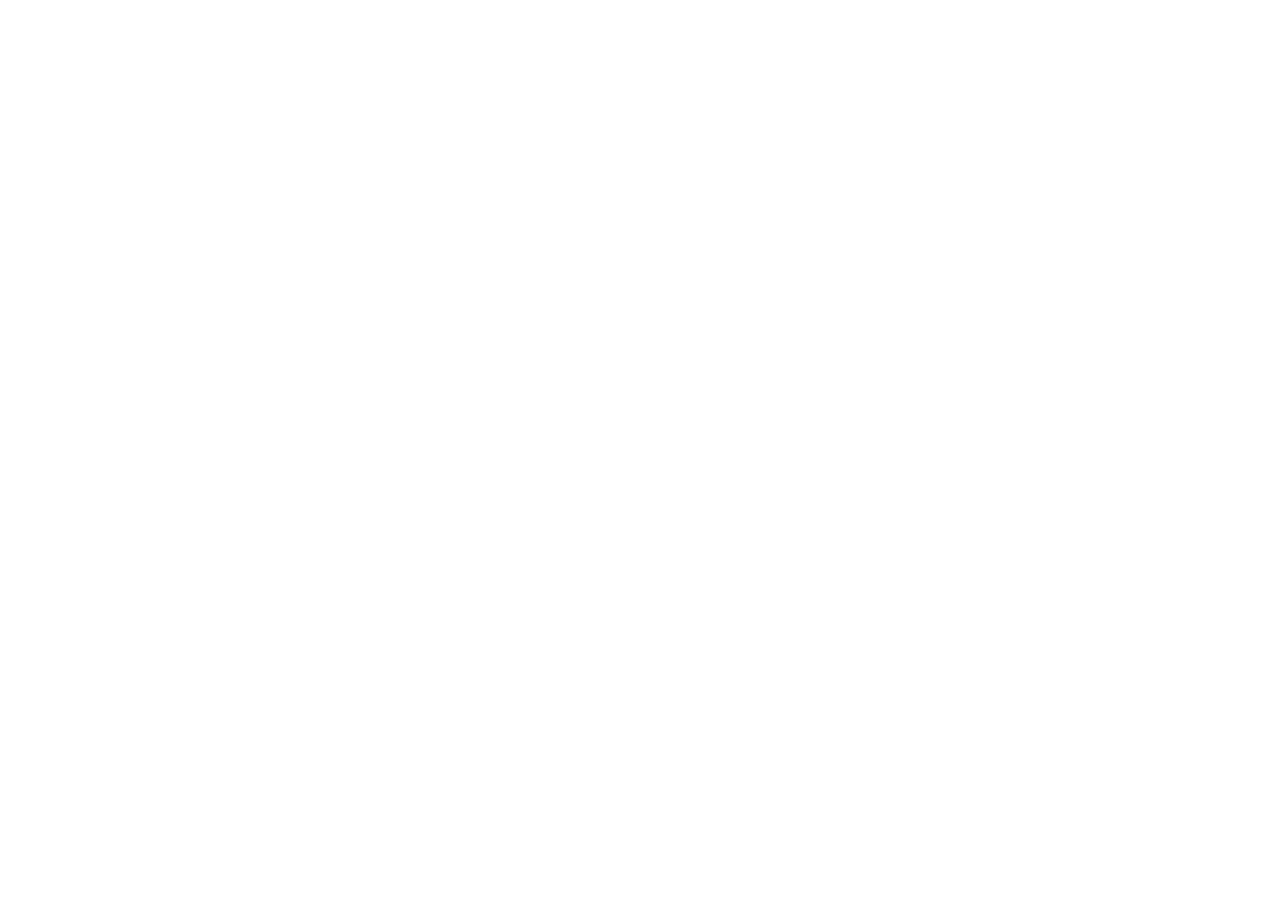
==== simulation/index.html @ 417f8220 "https://virtual-labs.github.io/exp-differential-protection-three-dei click on the link to test your " ====
<!DOCTYPE html>
<html>
<head>
	<!-- Add CSS at the head of HTML file -->
    <link rel="stylesheet" href="./css/main.css">
</head>
<body>
		<!-- Your code goes here-->

	<!-- Add JS at the bottom of HTML file --> 
        <script src="./js/main.js"></script>
<script src="../assets/js/iframeResize.js"></script>
        
        </body>
</html>
---- simulation/css/main.css ----
/* You CSS goes in here */
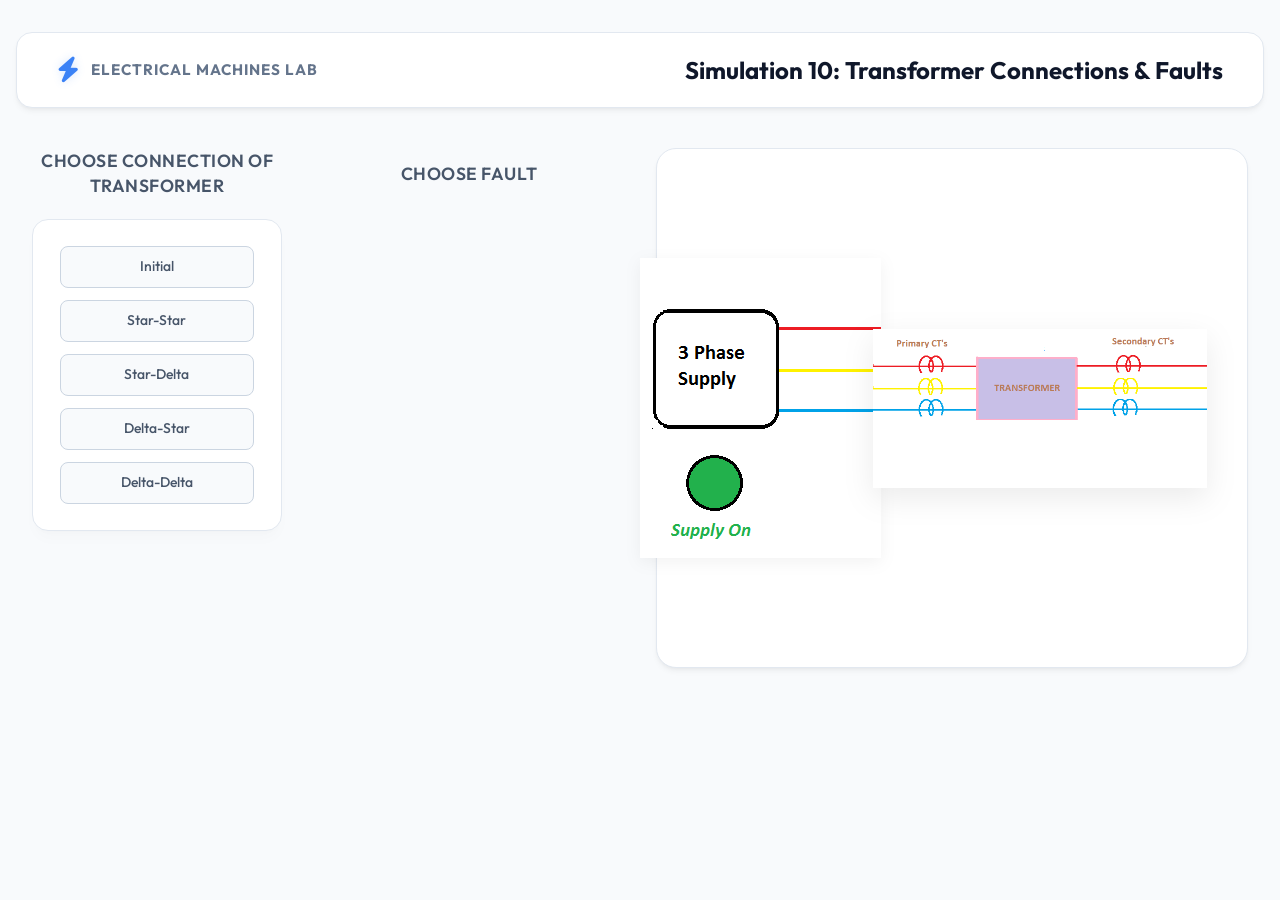
==== commit 12a82388: "https://virtual-labs.github.io/exp-differential-protection-three-dei click on the link to test your " ====
--- a/simulation/index.html
+++ b/simulation/index.html
@@ -1,15 +1,164 @@
 <!DOCTYPE html>
 <html>
+
 <head>
-	<!-- Add CSS at the head of HTML file -->
-    <link rel="stylesheet" href="./css/main.css">
+    <title> Simulation 10</title>
+    <!-- Modern Font Family -->
+    <link href="https://fonts.googleapis.com/css2?family=Outfit:wght@300;400;500;600;700&display=swap" rel="stylesheet">
+    <!-- FontAwesome for Icons -->
+    <link rel="stylesheet" href="https://cdnjs.cloudflare.com/ajax/libs/font-awesome/6.4.0/css/all.min.css">
+    
+    <link rel="stylesheet" href="css/bootstrap.min.css">
+    <link rel="stylesheet" type="text/css" href="style.css">
+    <script src="script.js"></script>
+    <script src="jquery.min.js"></script>
+    <script>
+        $(document).ready(function() {
+
+            $(".FaultBox1, .FaultBox2, .FaultBox3, .FaultBox4").hide();
+            $("h3").hide();
+
+            $("#button1").click(function() {
+                $(".FaultBox1").hide(300);
+                $(".FaultBox2").hide(300);
+                $(".FaultBox3").hide(300);
+                $(".FaultBox4").hide(300);
+                $("h3").hide(200);
+            });
+
+            $("#button2").click(function() {
+                $(".FaultBox1").show(300);
+                $(".FaultBox2").hide(300);
+                $(".FaultBox3").hide(300);
+                $(".FaultBox4").hide(300);
+                $("h3").show(200);
+            });
+
+            $("#button3").click(function() {
+                $(".FaultBox1").hide(300);
+                $(".FaultBox2").show(300);
+                $(".FaultBox3").hide(300);
+                $(".FaultBox4").hide(300);
+                $("h3").show(200);
+            });
+
+            $("#button4").click(function() {
+                $(".FaultBox1").hide(300);
+                $(".FaultBox2").hide(300);
+                $(".FaultBox3").show(300);
+                $(".FaultBox4").hide(300);
+                $("h3").show(200);
+            });
+
+            $("#button5").click(function() {
+                $(".FaultBox1").hide(300);
+                $(".FaultBox2").hide(300);
+                $(".FaultBox3").hide(300);
+                $(".FaultBox4").show(300);
+                $("h3").show(200);
+            });
+
+        });
+
+    </script>
 </head>
+
 <body>
-		<!-- Your code goes here-->
+    <!-- Premium Lab Header banner -->
+    <header class="lab-header">
+        <div class="lab-header-content">
+            <div class="lab-logo">
+                <i class="fa-solid fa-bolt"></i>
+                <h2>ELECTRICAL MACHINES LAB</h2>
+            </div>
+            <div class="lab-title">
+                <h1>Simulation 10: Transformer Connections & Faults</h1>
+            </div>
+        </div>
+    </header>
 
-	<!-- Add JS at the bottom of HTML file --> 
-        <script src="./js/main.js"></script>
+    <div class="Container">
+        <div class="jumbotron">
+            <div class="row">
+                <div class="col-md-2">
+                    <h1>Choose Connection of Transformer</h1>
+                    <div class="Connection">
+                        <ul style="list-style:none">
+                            <li><button id="button1" onclick="imachange1()">Initial</button></li>
+                            <li><button id="button2" onclick="imachange2()">Star-Star</button></li>
+                            <li><button id="button3" onclick="imachange3()">Star-Delta</button></li>
+                            <li><button id="button4" onclick="imachange4()">Delta-Star</button></li>
+                            <li><button id="button5" onclick="imachange5()">Delta-Delta</button></li>
+                        </ul>
+                    </div>
+                </div>
+
+                <div class="col-md-2">
+                    <h3>Choose Fault</h3>
+                    <div class="FaultBox1">
+                        <h4 style="text-align:center">
+                            <bold><em>Star-Star</em></bold>
+                        </h4>
+                        <ul style="list-style:none">
+                            <li><button id="button11" onclick="fault11()">LG Fault</button></li>
+                            <li><button id="button12" onclick="fault12()">LL Fault</button></li>
+                            <li><button id="button13" onclick="fault13()">LLL Fault</button></li>
+                            <li><button id="button14" onclick="fault14()">LLLG Fault</button></li>
+                        </ul>
+                    </div>
+
+                    <div class="FaultBox2">
+                        <h4 style="text-align:center">
+                            <bold><em>Star-Delta</em></bold>
+                        </h4>
+                        <ul style="list-style:none">
+                            <li><button id="button21" onclick="fault21()">LG Fault</button></li>
+                            <li><button id="button22" onclick="fault22()">LL Fault</button></li>
+                            <li><button id="button23" onclick="fault23()">LLL Fault</button></li>
+                            <li><button id="button24" onclick="fault24()">LLLG Fault</button></li>
+                        </ul>
+                    </div>
+
+                    <div class="FaultBox3">
+                        <h4 style="text-align:center">
+                            <bold><em>Delta-Star</em></bold>
+                        </h4>
+                        <ul style="list-style:none">
+                            <li><button id="button31" onclick="fault31()">LG Fault</button></li>
+                            <li><button id="button32" onclick="fault32()">LL Fault</button></li>
+                            <li><button id="button33" onclick="fault33()">LLL Fault</button></li>
+                            <li><button id="button34" onclick="fault34()">LLLG Fault</button></li>
+                        </ul>
+                    </div>
+
+                    <div class="FaultBox4">
+                        <h4 style="text-align:center">
+                            <bold><em>Delta-Delta</em></bold>
+                        </h4>
+                        <ul style="list-style:none">
+                            <li><button id="button41" onclick="fault41()">LG Fault</button></li>
+                            <li><button id="button42" onclick="fault42()">LL Fault</button></li>
+                            <li><button id="button43" onclick="fault43()">LLL Fault</button></li>
+                            <li><button id="button44" onclick="fault44()">LLLG Fault</button></li>
+                        </ul>
+                    </div>
+                </div>
+
+                <div class="col-md-8" style="margin-left:-100px">
+                    <div class="imagebox">
+                        <div class="imabox">
+                            <img id="image1" src="images/plu/On.png" ;></img>
+                        </div>
+                        <div class="imabox">
+                            <img id="image" src="images/1.png" ;></img>
+                        </div>
+                    </div>
+                </div>
+
+            </div>
+        </div>
 <script src="../assets/js/iframeResize.js"></script>
         
         </body>
+
 </html>
--- a/simulation/style.css
+++ b/simulation/style.css
@@ -0,0 +1,296 @@
+/* Modern Light Theme for Simulation 10 */
+:root {
+    --bg-light: #f8fafc;
+    --card-bg: #ffffff;
+    --border-color: #e2e8f0;
+    --text-primary: #0f172a;
+    --text-secondary: #475569;
+    --text-muted: #64748b;
+    --primary: #3b82f6;
+    --primary-hover: #2563eb;
+    --danger: #ef4444;
+    --danger-hover: #dc2626;
+    --success: #10b981;
+}
+
+* {
+    box-sizing: border-box;
+}
+
+body {
+    background-color: var(--bg-light);
+    color: var(--text-primary);
+    font-family: 'Outfit', sans-serif;
+    min-height: 100vh;
+    padding: 2rem 1rem;
+    margin: 0;
+}
+
+/* Lab Header Style */
+.lab-header {
+    background: var(--card-bg);
+    border: 1px solid var(--border-color);
+    padding: 1.5rem 2.5rem;
+    margin-bottom: 2.5rem;
+    border-radius: 16px;
+    box-shadow: 0 4px 6px -1px rgba(0, 0, 0, 0.05), 0 2px 4px -2px rgba(0, 0, 0, 0.05);
+    max-width: 1400px;
+    margin-left: auto;
+    margin-right: auto;
+}
+
+.lab-header-content {
+    display: flex;
+    justify-content: space-between;
+    align-items: center;
+    flex-wrap: wrap;
+    gap: 1rem;
+}
+
+.lab-logo {
+    display: flex;
+    align-items: center;
+    gap: 0.75rem;
+}
+
+.lab-logo i {
+    color: var(--primary);
+    font-size: 1.6rem;
+    text-shadow: 0 0 10px rgba(59, 130, 246, 0.2);
+}
+
+.lab-logo h2 {
+    font-size: 0.95rem;
+    font-weight: 700;
+    color: var(--text-muted);
+    letter-spacing: 1px;
+    margin: 0;
+}
+
+.lab-title h1 {
+    font-size: 1.5rem !important;
+    color: var(--text-primary) !important;
+    margin: 0 !important;
+    text-transform: none !important;
+    letter-spacing: normal !important;
+    font-weight: 700 !important;
+    font-family: 'Outfit', sans-serif !important;
+}
+
+/* Layout overrides */
+.Container {
+    max-width: 1400px !important;
+    margin: 0 auto !important;
+    padding: 0 1rem !important;
+}
+
+.jumbotron {
+    background: transparent !important;
+    padding: 0 !important;
+    margin: 0 !important;
+}
+
+@media (min-width: 768px) {
+    .jumbotron > .row {
+        display: grid !important;
+        grid-template-columns: 280px 280px 1fr !important;
+        gap: 2rem !important;
+    }
+    
+    .jumbotron > .row > .col-md-2 {
+        width: 100% !important;
+        max-width: 100% !important;
+        flex: none !important;
+    }
+    
+    .jumbotron > .row > .col-md-8 {
+        width: 100% !important;
+        max-width: 100% !important;
+        flex: none !important;
+        margin-left: 0 !important; /* override original negative margin */
+    }
+}
+
+/* Connection Panel Card Style */
+div.Connection {
+    background-color: var(--card-bg) !important;
+    border: 1px solid var(--border-color) !important;
+    border-radius: 16px !important;
+    box-shadow: 0 10px 15px -3px rgba(0, 0, 0, 0.02), 0 4px 6px -4px rgba(0, 0, 0, 0.02) !important;
+    padding: 1.5rem 1rem !important;
+    width: 100% !important;
+    height: auto !important;
+    display: flex !important;
+    flex-direction: column !important;
+    align-items: center !important;
+}
+
+/* Fault Box Card Style */
+.FaultBox1, .FaultBox2, .FaultBox3, .FaultBox4 {
+    background-color: var(--card-bg) !important;
+    border: 1px solid var(--border-color) !important;
+    border-radius: 16px !important;
+    box-shadow: 0 10px 15px -3px rgba(0, 0, 0, 0.02), 0 4px 6px -4px rgba(0, 0, 0, 0.02) !important;
+    padding: 1.5rem 1rem !important;
+    width: 100% !important;
+    height: auto !important;
+    margin-top: 1rem !important;
+    display: none;
+}
+
+/* Typography styles */
+.col-md-2 h1 {
+    font-size: 1.1rem !important;
+    color: var(--text-secondary) !important;
+    font-weight: 600 !important;
+    text-transform: uppercase !important;
+    letter-spacing: 0.5px !important;
+    margin-bottom: 1.2rem !important;
+    font-family: 'Outfit', sans-serif !important;
+    text-align: center !important;
+    line-height: 1.4 !important;
+    min-height: 3.2rem !important;
+    display: flex !important;
+    align-items: center !important;
+    justify-content: center !important;
+}
+
+.col-md-2 h3 {
+    font-size: 1.1rem !important;
+    color: var(--text-secondary) !important;
+    font-weight: 600 !important;
+    text-transform: uppercase !important;
+    letter-spacing: 0.5px !important;
+    margin-bottom: 1.2rem !important;
+    font-family: 'Outfit', sans-serif !important;
+    text-align: center !important;
+    line-height: 1.4 !important;
+    min-height: 3.2rem !important;
+    display: flex !important;
+    align-items: center !important;
+    justify-content: center !important;
+}
+
+h4 {
+    font-size: 1rem !important;
+    color: var(--text-primary) !important;
+    font-weight: 700 !important;
+    margin-bottom: 1rem !important;
+    font-family: 'Outfit', sans-serif !important;
+    text-align: center !important;
+    text-transform: capitalize !important;
+}
+
+/* Reset and Style List Items */
+ul {
+    padding-left: 0 !important;
+    margin: 0 !important;
+    display: flex !important;
+    flex-direction: column !important;
+    align-items: center !important;
+    width: 100% !important;
+    gap: 0.5rem !important;
+}
+
+li {
+    width: 100% !important;
+    display: flex !important;
+    justify-content: center !important;
+}
+
+/* Button Premium styling */
+button {
+    text-align: center !important;
+    background-color: #f8fafc !important;
+    border-radius: 8px !important;
+    height: 42px !important;
+    width: 90% !important;
+    margin-left: 0 !important;
+    margin-right: 0 !important;
+    color: var(--text-secondary) !important;
+    font-size: 14px !important;
+    font-family: 'Outfit', sans-serif !important;
+    border: 1px solid #cbd5e1 !important;
+    margin-top: 2px !important;
+    margin-bottom: 2px !important;
+    cursor: pointer !important;
+    transition: all 0.2s ease !important;
+    font-weight: 500 !important;
+    display: inline-flex !important;
+    align-items: center !important;
+    justify-content: center !important;
+}
+
+button:hover {
+    background-color: #f1f5f9 !important;
+    border: 1px solid #94a3b8 !important;
+    transform: translateY(-1px) !important;
+    width: 90% !important;
+    height: 42px !important;
+    margin-left: 0 !important;
+    font-size: 14px !important;
+    font-family: 'Outfit', sans-serif !important;
+}
+
+/* Active buttons when script sets background to burlywood */
+.Connection button[style*="burlywood"] {
+    background-color: var(--primary) !important;
+    color: #ffffff !important;
+    border-color: var(--primary-hover) !important;
+    box-shadow: 0 4px 10px rgba(59, 130, 246, 0.25) !important;
+    font-weight: 600 !important;
+}
+
+[class^="FaultBox"] button[style*="burlywood"] {
+    background-color: var(--danger) !important;
+    color: #ffffff !important;
+    border-color: var(--danger-hover) !important;
+    box-shadow: 0 4px 10px rgba(239, 68, 68, 0.25) !important;
+    font-weight: 600 !important;
+}
+
+/* Image Showcase styling */
+.imagebox {
+    background: var(--card-bg) !important;
+    border: 1px solid var(--border-color) !important;
+    border-radius: 20px !important;
+    padding: 2.5rem !important;
+    box-shadow: 0 4px 6px -1px rgba(0, 0, 0, 0.05), 0 2px 4px -2px rgba(0, 0, 0, 0.05) !important;
+    display: flex !important;
+    flex-direction: row !important;
+    align-items: center !important;
+    justify-content: flex-start !important;
+    gap: 3rem !important;
+    min-height: 520px !important;
+    flex-wrap: nowrap !important;
+}
+
+.imabox {
+    margin: 0 !important;
+    float: none !important;
+    height: auto !important;
+    width: auto !important;
+    display: flex !important;
+    justify-content: center !important;
+    align-items: center !important;
+    min-width: 0 !important;
+}
+
+#image1 {
+    max-height: 480px !important;
+    width: auto !important;
+    object-fit: contain !important;
+    filter: drop-shadow(0 4px 8px rgba(0, 0, 0, 0.05)) !important;
+    transition: all 0.2s ease !important;
+    flex-shrink: 0 !important;
+}
+
+#image {
+    max-height: 480px !important;
+    max-width: 100% !important;
+    width: auto !important;
+    object-fit: contain !important;
+    filter: drop-shadow(0 10px 15px rgba(0, 0, 0, 0.08)) !important;
+    transition: all 0.2s ease !important;
+}
+
